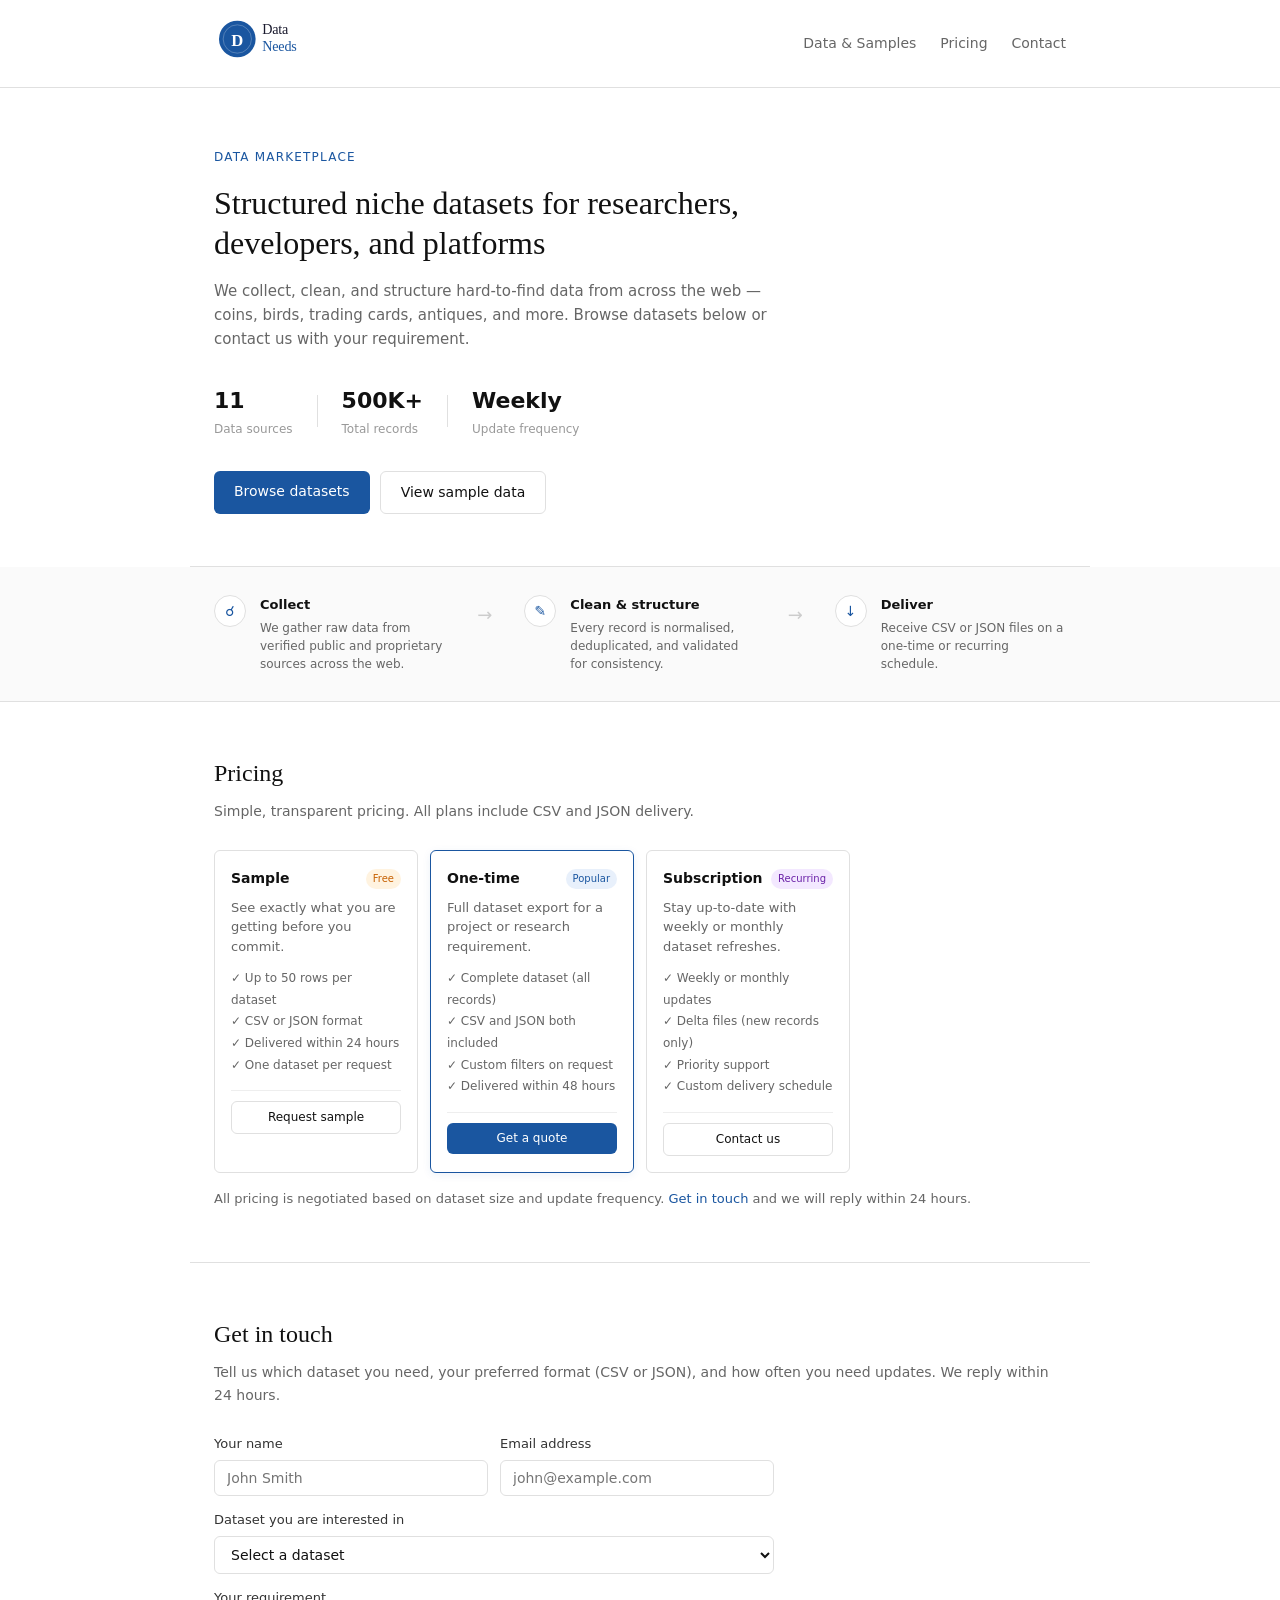
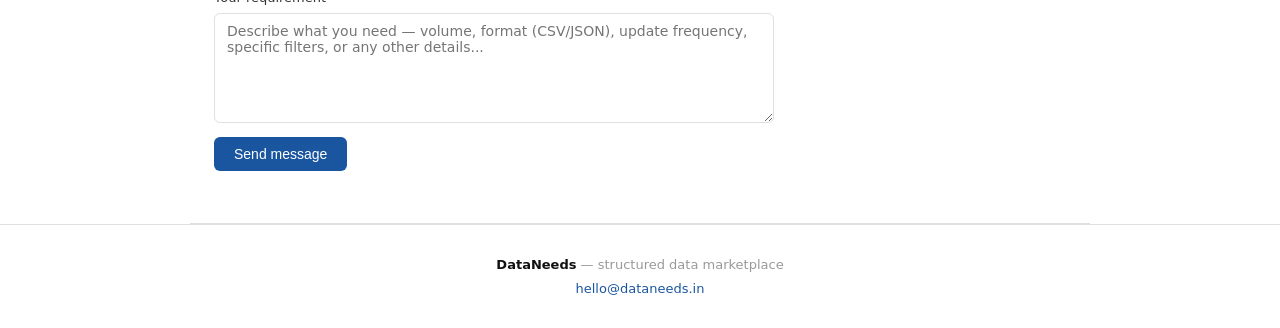
==== index.html @ 5dcdf415 "Add files via upload" ====
<!DOCTYPE html>
<html lang="en">
<head>
  <meta charset="UTF-8" />
  <meta name="viewport" content="width=device-width, initial-scale=1.0" />
  <title>DataNeeds — Structured Data Marketplace</title>
  <link rel="icon" type="image/x-icon" href="favicon.ico">
  <link rel="stylesheet" href="css/style.css" />
</head>
<body>

  <nav>
    <div class="nav-inner">
      <a href="index.html" class="logo">
        <img src="logo.svg" alt="DataNeeds" style="height:50px;">
      </a>
      <div class="nav-links">
        <a href="data.html">Data &amp; Samples</a>
        <a href="#pricing">Pricing</a>
        <a href="#contact">Contact</a>
      </div>
    </div>
  </nav>

  <section class="hero">
    <p class="eyebrow">Data marketplace</p>
    <h1>Structured niche datasets for researchers, developers, and platforms</h1>
    <p class="hero-sub">We collect, clean, and structure hard-to-find data from across the web — coins, birds, trading cards, antiques, and more. Browse datasets below or contact us with your requirement.</p>
    <div class="hero-stats">
      <div class="stat"><span class="num" id="stat-sources">—</span><span class="label">Data sources</span></div>
      <div class="divider-v"></div>
      <div class="stat"><span class="num">500K+</span><span class="label">Total records</span></div>
      <div class="divider-v"></div>
      <div class="stat"><span class="num">Weekly</span><span class="label">Update frequency</span></div>
    </div>
    <div class="hero-btns">
      <a href="data.html" class="btn-primary">Browse datasets</a>
      <a href="data.html#samples" class="btn-ghost">View sample data</a>
    </div>
  </section>

  <!-- ── HOW IT WORKS ── -->
  <div style="background:#fafafa; border-bottom:1px solid #e0e0e0;">
    <div style="max-width:900px; margin:0 auto; padding:28px 24px; display:flex; align-items:flex-start; gap:32px; flex-wrap:wrap;">
      <div style="flex:1; min-width:180px; display:flex; gap:14px; align-items:flex-start;">
        <div style="flex-shrink:0; width:32px; height:32px; border-radius:50%; border:1px solid #e0e0e0; background:#fff; display:flex; align-items:center; justify-content:center; font-size:14px; color:#1a56a0;">&#9740;</div>
        <div>
          <div style="font-size:13px; font-weight:600; color:#111; margin-bottom:3px;">Collect</div>
          <div style="font-size:12px; color:#666; line-height:1.5;">We gather raw data from verified public and proprietary sources across the web.</div>
        </div>
      </div>
      <div style="color:#ccc; font-size:18px; padding-top:6px;">&#8594;</div>
      <div style="flex:1; min-width:180px; display:flex; gap:14px; align-items:flex-start;">
        <div style="flex-shrink:0; width:32px; height:32px; border-radius:50%; border:1px solid #e0e0e0; background:#fff; display:flex; align-items:center; justify-content:center; font-size:14px; color:#1a56a0;">&#9998;</div>
        <div>
          <div style="font-size:13px; font-weight:600; color:#111; margin-bottom:3px;">Clean &amp; structure</div>
          <div style="font-size:12px; color:#666; line-height:1.5;">Every record is normalised, deduplicated, and validated for consistency.</div>
        </div>
      </div>
      <div style="color:#ccc; font-size:18px; padding-top:6px;">&#8594;</div>
      <div style="flex:1; min-width:180px; display:flex; gap:14px; align-items:flex-start;">
        <div style="flex-shrink:0; width:32px; height:32px; border-radius:50%; border:1px solid #e0e0e0; background:#fff; display:flex; align-items:center; justify-content:center; font-size:14px; color:#1a56a0;">&#8595;</div>
        <div>
          <div style="font-size:13px; font-weight:600; color:#111; margin-bottom:3px;">Deliver</div>
          <div style="font-size:12px; color:#666; line-height:1.5;">Receive CSV or JSON files on a one-time or recurring schedule.</div>
        </div>
      </div>
    </div>
  </div>

  <!-- ── PRICING ── -->
  <section class="section" id="pricing">
    <h2>Pricing</h2>
    <p class="section-sub">Simple, transparent pricing. All plans include CSV and JSON delivery.</p>
    <div class="ds-grid">

      <div class="ds-card">
        <div class="ds-head">
          <span class="ds-name">Sample</span>
          <span class="ds-badge india">Free</span>
        </div>
        <p class="ds-desc">See exactly what you are getting before you commit.</p>
        <div style="font-size:12px; color:#666; line-height:1.8; margin-bottom:14px;">
          &#10003; Up to 50 rows per dataset<br>
          &#10003; CSV or JSON format<br>
          &#10003; Delivered within 24 hours<br>
          &#10003; One dataset per request
        </div>
        <div class="ds-meta" style="border-top:1px solid #eee; padding-top:10px;">
          <a href="#contact" class="btn-ghost" style="font-size:12px; padding:6px 14px; width:100%; text-align:center;">Request sample</a>
        </div>
      </div>

      <div class="ds-card" style="border-color:#1a56a0; box-shadow:0 2px 8px rgba(26,86,160,0.08);">
        <div class="ds-head">
          <span class="ds-name">One-time</span>
          <span class="ds-badge world">Popular</span>
        </div>
        <p class="ds-desc">Full dataset export for a project or research requirement.</p>
        <div style="font-size:12px; color:#666; line-height:1.8; margin-bottom:14px;">
          &#10003; Complete dataset (all records)<br>
          &#10003; CSV and JSON both included<br>
          &#10003; Custom filters on request<br>
          &#10003; Delivered within 48 hours
        </div>
        <div class="ds-meta" style="border-top:1px solid #eee; padding-top:10px;">
          <a href="#contact" class="btn-primary" style="font-size:12px; padding:6px 14px; width:100%; text-align:center;">Get a quote</a>
        </div>
      </div>

      <div class="ds-card">
        <div class="ds-head">
          <span class="ds-name">Subscription</span>
          <span class="ds-badge ancient">Recurring</span>
        </div>
        <p class="ds-desc">Stay up-to-date with weekly or monthly dataset refreshes.</p>
        <div style="font-size:12px; color:#666; line-height:1.8; margin-bottom:14px;">
          &#10003; Weekly or monthly updates<br>
          &#10003; Delta files (new records only)<br>
          &#10003; Priority support<br>
          &#10003; Custom delivery schedule
        </div>
        <div class="ds-meta" style="border-top:1px solid #eee; padding-top:10px;">
          <a href="#contact" class="btn-ghost" style="font-size:12px; padding:6px 14px; width:100%; text-align:center;">Contact us</a>
        </div>
      </div>

    </div>
    <p style="font-size:13px; color:#666; margin-top:16px;">All pricing is negotiated based on dataset size and update frequency. <a href="#contact">Get in touch</a> and we will reply within 24 hours.</p>
  </section>

  <!-- ── CONTACT ── -->
  <section class="section" id="contact">
    <h2>Get in touch</h2>
    <p class="section-sub">Tell us which dataset you need, your preferred format (CSV or JSON), and how often you need updates. We reply within 24 hours.</p>
    <form class="contact-form" action="https://formspree.io/f/mnjrjdov" method="POST">
      <div class="form-row">
        <div class="form-group">
          <label for="name">Your name</label>
          <input type="text" id="name" name="name" placeholder="John Smith" required />
        </div>
        <div class="form-group">
          <label for="email">Email address</label>
          <input type="email" id="email" name="email" placeholder="john@example.com" required />
        </div>
      </div>
      <div class="form-group">
        <label for="dataset">Dataset you are interested in</label>
        <select id="dataset-select" name="dataset">
          <option value="">Select a dataset</option>
        </select>
      </div>
      <div class="form-group">
        <label for="message">Your requirement</label>
        <textarea id="message" name="message" rows="5" placeholder="Describe what you need — volume, format (CSV/JSON), update frequency, specific filters, or any other details..." required></textarea>
      </div>
      <button type="submit" class="btn-primary">Send message</button>
    </form>
  </section>

  <footer>
    <p><strong>DataNeeds</strong> &mdash; structured data marketplace</p>
    <p><a href="mailto:hello@dataneeds.in">hello@dataneeds.in</a></p>
  </footer>

  <script src="js/main.js"></script>
</body>
</html>
---- css/style.css ----
/* ── Reset & base ── */
*, *::before, *::after { box-sizing: border-box; margin: 0; padding: 0; }

:root {
  --black:   #111111;
  --gray-1:  #333333;
  --gray-2:  #666666;
  --gray-3:  #999999;
  --gray-4:  #cccccc;
  --gray-5:  #eeeeee;
  --white:   #ffffff;
  --accent:  #1a56a0;
  --accent-light: #e8f0fb;
  --border:  #e0e0e0;
  --radius:  6px;
  --font:    'Georgia', serif;
  --sans:    system-ui, -apple-system, sans-serif;
}

html { scroll-behavior: smooth; }

body {
  font-family: var(--sans);
  font-size: 15px;
  color: var(--black);
  background: var(--white);
  line-height: 1.6;
}

a { color: var(--accent); text-decoration: none; }
a:hover { text-decoration: underline; }

/* ── Nav ── */
nav {
  border-bottom: 1px solid var(--border);
  position: sticky;
  top: 0;
  background: var(--white);
  z-index: 10;
}

.nav-inner {
  max-width: 900px;
  margin: 0 auto;
  padding: 14px 24px;
  display: flex;
  align-items: center;
  justify-content: space-between;
}

.logo {
  font-family: var(--font);
  font-size: 18px;
  color: var(--black);
  font-weight: normal;
  letter-spacing: -0.3px;
}

.nav-links { display: flex; gap: 24px; }
.nav-links a { font-size: 14px; color: var(--gray-2); }
.nav-links a:hover { color: var(--black); text-decoration: none; }

/* ── Hero ── */
.hero {
  max-width: 900px;
  margin: 0 auto;
  padding: 60px 24px 52px;
  border-bottom: 1px solid var(--border);
}

.eyebrow {
  font-size: 12px;
  text-transform: uppercase;
  letter-spacing: 0.1em;
  color: var(--accent);
  margin-bottom: 16px;
}

.hero h1 {
  font-family: var(--font);
  font-size: 32px;
  font-weight: normal;
  line-height: 1.25;
  color: var(--black);
  max-width: 620px;
  margin-bottom: 16px;
}

.hero-sub {
  font-size: 15px;
  color: var(--gray-2);
  max-width: 560px;
  margin-bottom: 32px;
}

.hero-stats {
  display: flex;
  align-items: center;
  gap: 24px;
  margin-bottom: 32px;
}

.stat { display: flex; flex-direction: column; gap: 2px; }
.stat .num { font-size: 22px; font-weight: 600; color: var(--black); }
.stat .label { font-size: 12px; color: var(--gray-3); }

.divider-v {
  width: 1px;
  height: 32px;
  background: var(--border);
}

.hero-btns { display: flex; gap: 10px; flex-wrap: wrap; }

/* ── Buttons ── */
.btn-primary {
  display: inline-block;
  background: var(--accent);
  color: var(--white);
  padding: 9px 20px;
  border-radius: var(--radius);
  font-size: 14px;
  border: none;
  cursor: pointer;
}
.btn-primary:hover { background: #154a8e; text-decoration: none; color: var(--white); }

.btn-ghost {
  display: inline-block;
  background: transparent;
  color: var(--black);
  padding: 9px 20px;
  border-radius: var(--radius);
  font-size: 14px;
  border: 1px solid var(--border);
}
.btn-ghost:hover { border-color: var(--gray-3); text-decoration: none; }

/* ── Sections ── */
.section {
  max-width: 900px;
  margin: 0 auto;
  padding: 52px 24px;
  border-bottom: 1px solid var(--border);
}

.section.alt { background: #fafafa; max-width: 100%; }
.section.alt > * { max-width: 900px; margin-left: auto; margin-right: auto; }
.section.alt h2, .section.alt .section-sub { max-width: 900px; margin-left: auto; margin-right: auto; }

.section h2 {
  font-family: var(--font);
  font-size: 24px;
  font-weight: normal;
  margin-bottom: 8px;
}

.section-sub {
  font-size: 14px;
  color: var(--gray-2);
  margin-bottom: 28px;
}

/* ── Dataset grid ── */
.ds-grid {
  display: grid;
  grid-template-columns: repeat(auto-fill, minmax(200px, 1fr));
  gap: 12px;
}

.ds-card {
  display: block;
  border: 1px solid var(--border);
  border-radius: var(--radius);
  padding: 16px;
  color: var(--black);
  text-decoration: none;
  transition: border-color 0.15s, box-shadow 0.15s;
}
.ds-card:hover {
  border-color: var(--accent);
  box-shadow: 0 2px 8px rgba(26,86,160,0.08);
  text-decoration: none;
}

.ds-head {
  display: flex;
  align-items: center;
  justify-content: space-between;
  margin-bottom: 8px;
  gap: 8px;
}

.ds-name { font-size: 14px; font-weight: 600; }

.ds-badge {
  font-size: 10px;
  padding: 2px 7px;
  border-radius: 20px;
  white-space: nowrap;
}
.ds-badge.india  { background: #fff3e0; color: #c66000; }
.ds-badge.world  { background: var(--accent-light); color: var(--accent); }
.ds-badge.ancient { background: #f3e8ff; color: #6b21a8; }

.ds-desc { font-size: 13px; color: var(--gray-2); margin-bottom: 12px; line-height: 1.5; }

.ds-meta {
  display: flex;
  gap: 10px;
  font-size: 11px;
  color: var(--gray-3);
  border-top: 1px solid var(--gray-5);
  padding-top: 10px;
}

/* ── Sample tabs ── */
.tabs {
  display: flex;
  flex-wrap: wrap;
  gap: 6px;
  margin-bottom: 20px;
  max-width: 900px;
  margin-left: auto;
  margin-right: auto;
}

.tab {
  font-size: 13px;
  padding: 6px 14px;
  border-radius: 20px;
  border: 1px solid var(--border);
  background: var(--white);
  color: var(--gray-2);
  cursor: pointer;
  transition: all 0.12s;
}
.tab:hover { border-color: var(--accent); color: var(--accent); }
.tab.active { background: var(--accent); color: var(--white); border-color: var(--accent); }

.tab-content { display: none; max-width: 900px; margin: 0 auto; }
.tab-content.active { display: block; }

/* ── Table ── */
.table-wrap {
  border: 1px solid var(--border);
  border-radius: var(--radius);
  overflow-x: auto;
}

table {
  width: 100%;
  border-collapse: collapse;
  font-size: 13px;
  min-width: 600px;
}

thead { background: var(--gray-5); }

th {
  padding: 10px 14px;
  text-align: left;
  font-size: 11px;
  font-weight: 600;
  text-transform: uppercase;
  letter-spacing: 0.05em;
  color: var(--gray-2);
  border-bottom: 1px solid var(--border);
  white-space: nowrap;
}

td {
  padding: 10px 14px;
  border-bottom: 1px solid var(--gray-5);
  color: var(--gray-1);
}

tbody tr:last-child td { border-bottom: none; }
tbody tr:hover td { background: #f7f9fc; }

.table-note {
  font-size: 13px;
  color: var(--gray-2);
  margin-top: 12px;
}

/* Inline coin images in tables */
td img {
  width: 100px;
  height: 50px;
  object-fit: cover;
  border-radius: 4px;
  border: 1px solid var(--border);
  display: block;
}

/* Highlight sold price */
td.sold {
  color: #1a7a3a;
  font-weight: 600;
}

/* Samples section inner container */
.samples-inner {
  max-width: 900px;
  margin: 0 auto;
  padding: 0 24px;
}

/* ── Placeholder ── */
.placeholder-msg {
  border: 1px dashed var(--border);
  border-radius: var(--radius);
  padding: 48px 24px;
  text-align: center;
  color: var(--gray-2);
}
.placeholder-msg p { margin-bottom: 16px; }

/* ── Contact form ── */
.contact-form { max-width: 560px; }

.form-row {
  display: grid;
  grid-template-columns: 1fr 1fr;
  gap: 12px;
  margin-bottom: 0;
}

.form-group { display: flex; flex-direction: column; gap: 5px; margin-bottom: 14px; }

label { font-size: 13px; color: var(--gray-1); font-weight: 500; }

input, select, textarea {
  font-family: var(--sans);
  font-size: 14px;
  padding: 9px 12px;
  border: 1px solid var(--border);
  border-radius: var(--radius);
  color: var(--black);
  background: var(--white);
  width: 100%;
  outline: none;
  transition: border-color 0.12s;
}
input:focus, select:focus, textarea:focus { border-color: var(--accent); }

textarea { resize: vertical; min-height: 110px; }

/* ── Footer ── */
footer {
  border-top: 1px solid var(--border);
  padding: 28px 24px;
  text-align: center;
  font-size: 13px;
  color: var(--gray-3);
  line-height: 1.8;
}

footer strong { color: var(--black); }

/* ── Responsive ── */
@media (max-width: 600px) {
  .hero h1 { font-size: 24px; }
  .hero-stats { gap: 16px; }
  .form-row { grid-template-columns: 1fr; }
  .ds-grid { grid-template-columns: 1fr; }
  .nav-links { gap: 14px; }
}

.category-section { margin-bottom: 36px; }
.category-heading {
  font-size: 13px;
  text-transform: uppercase;
  letter-spacing: 0.08em;
  color: var(--gray-3);
  margin-bottom: 12px;
  font-weight: 600;
  font-family: var(--sans);
}
.ds-badge.global { background: #e8f5e9; color: #2e7d32; }
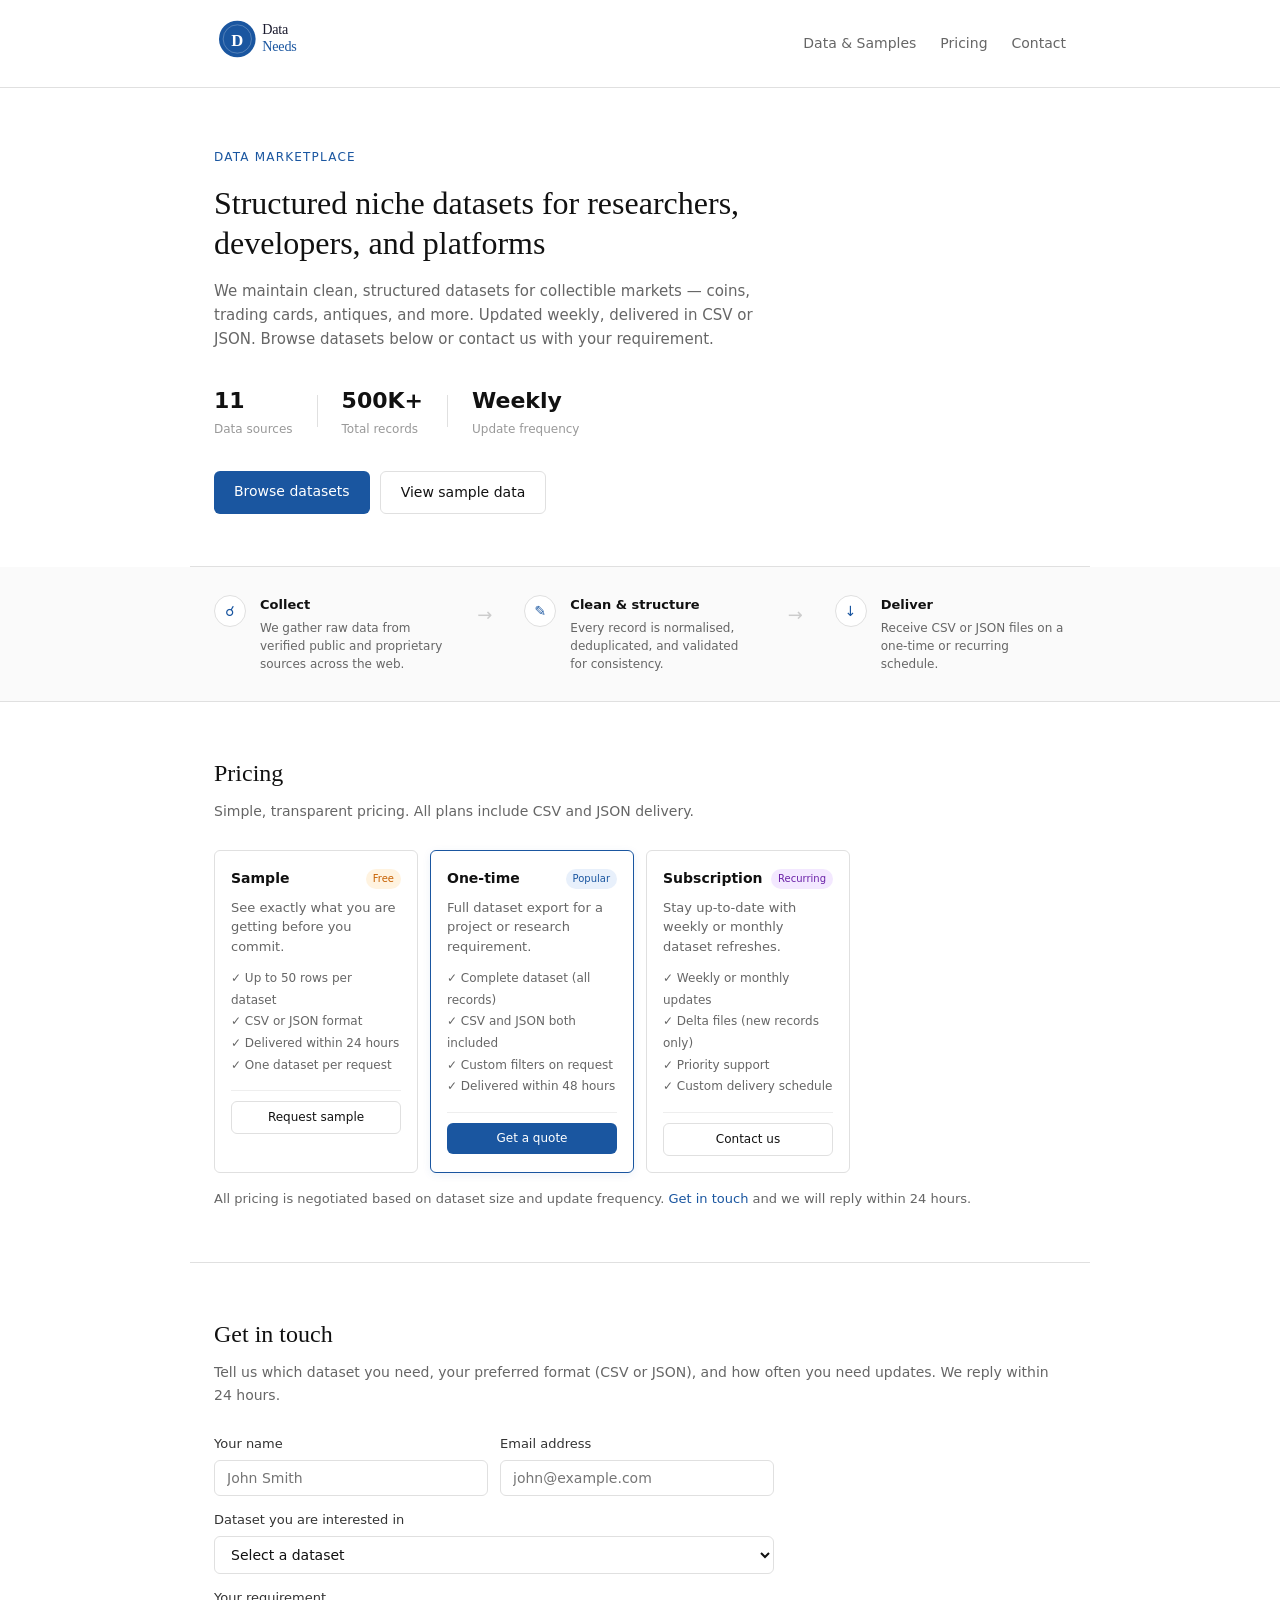
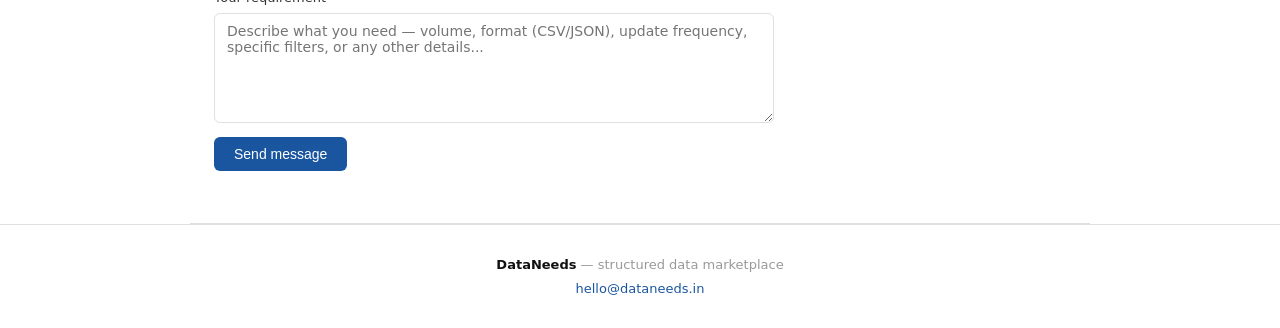
==== commit ddbefb2e: "Update index.html" ====
--- a/index.html
+++ b/index.html
@@ -25,7 +25,7 @@
   <section class="hero">
     <p class="eyebrow">Data marketplace</p>
     <h1>Structured niche datasets for researchers, developers, and platforms</h1>
-    <p class="hero-sub">We collect, clean, and structure hard-to-find data from across the web — coins, birds, trading cards, antiques, and more. Browse datasets below or contact us with your requirement.</p>
+    <p class="hero-sub">We maintain clean, structured datasets for collectible markets — coins, trading cards, antiques, and more. Updated weekly, delivered in CSV or JSON. Browse datasets below or contact us with your requirement.</p>
     <div class="hero-stats">
       <div class="stat"><span class="num" id="stat-sources">—</span><span class="label">Data sources</span></div>
       <div class="divider-v"></div>
@@ -165,4 +165,4 @@
 
   <script src="js/main.js"></script>
 </body>
-</html>+</html>
